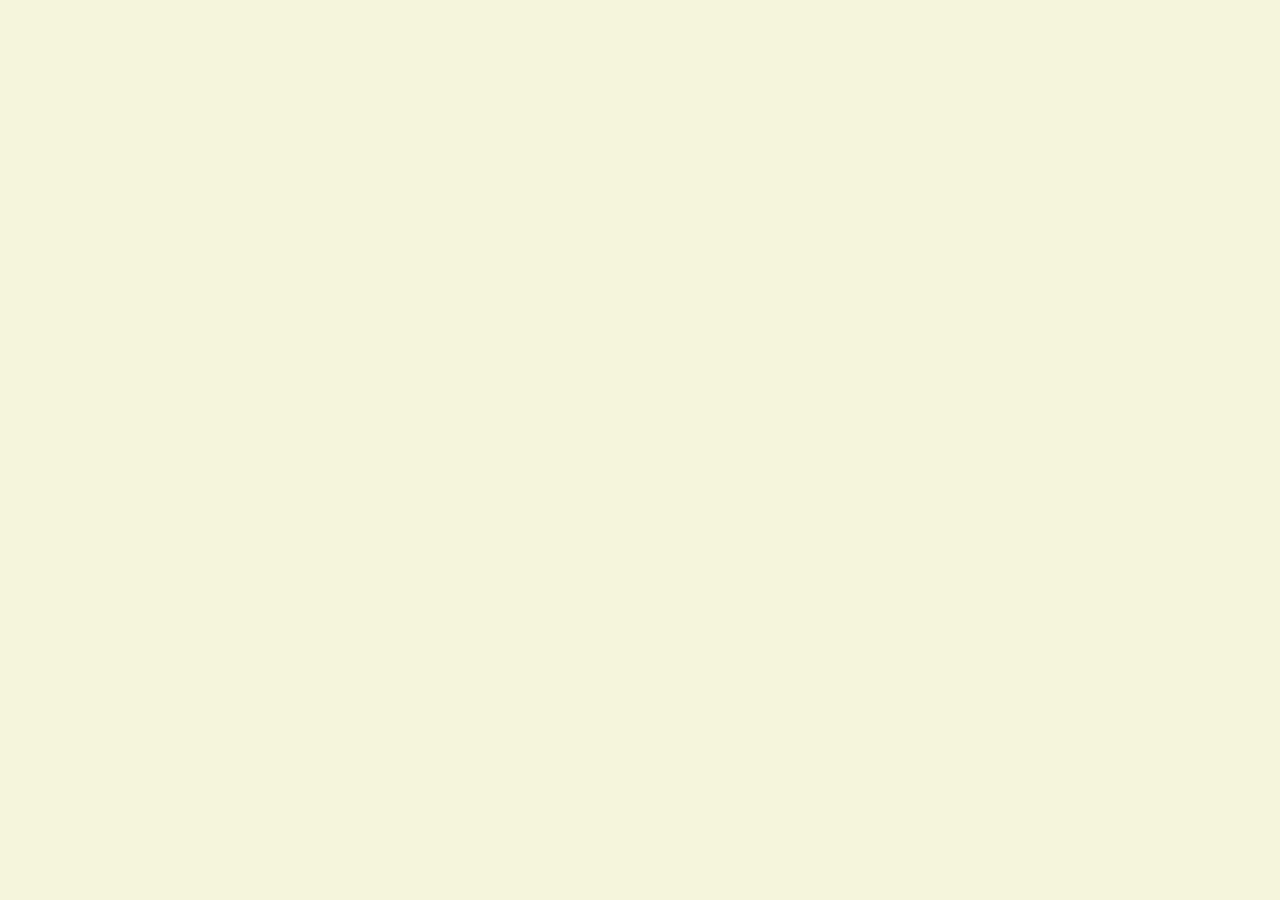
==== index.html @ 5d5ae02f "🌱 checking connections" ====
<!DOCTYPE html>
<html lang="en">
<head>
    <meta charset="UTF-8">
    <meta name="viewport" content="width=device-width, initial-scale=1.0">
    <link rel="stylesheet" href="/css/styles.css">
    <title>Document</title>
</head>
<body>
    
</body>
</html>
---- css/styles.css ----
* {
    margin: 0;
    padding: 0;
    box-sizing: border-box;
    background-color: beige
}
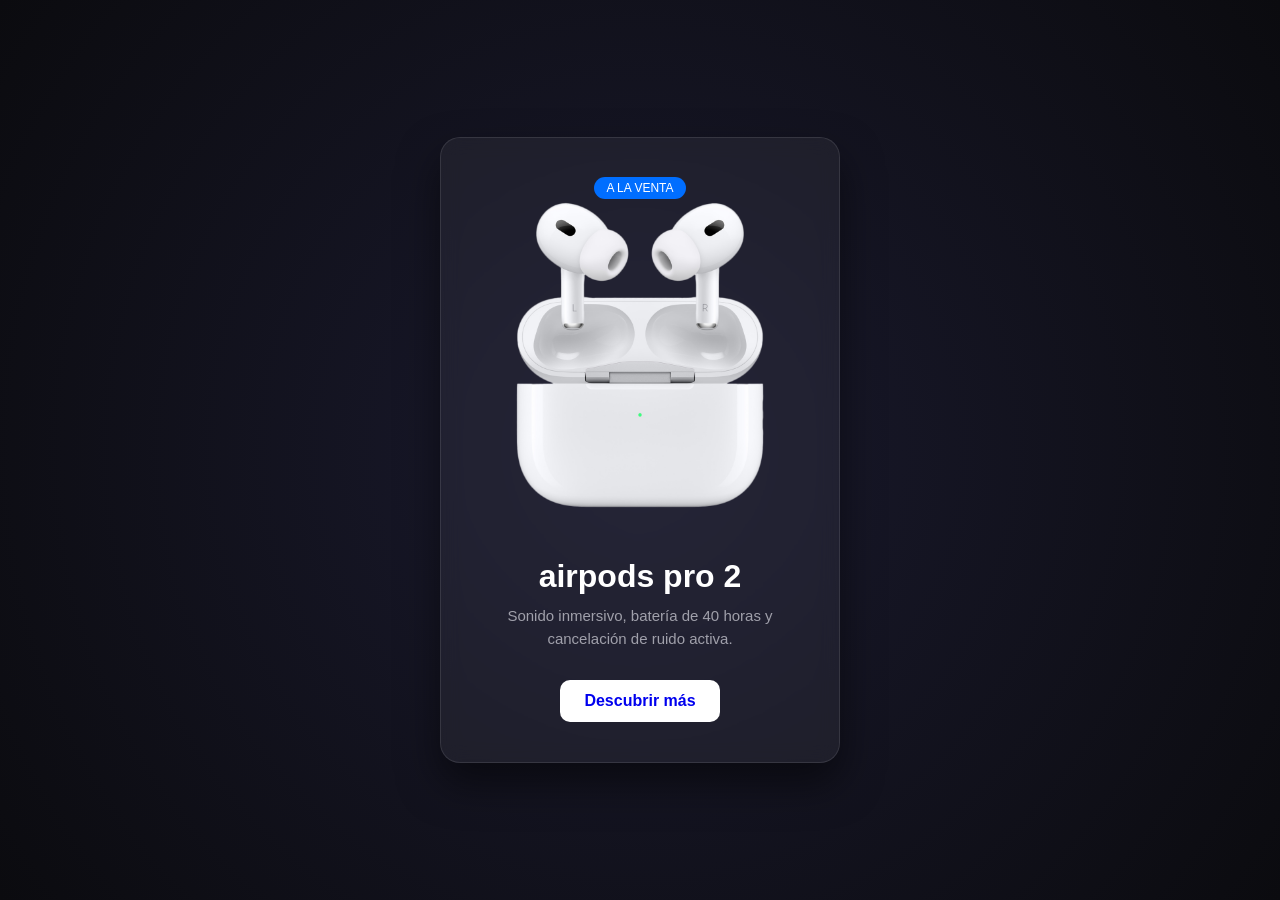
==== commit 0ae57b5f: "🧐 Add initial HTML structure and styles for product details page" ====
--- a/index.html
+++ b/index.html
@@ -1,12 +1,29 @@
 <!DOCTYPE html>
-<html lang="en">
+<html lang="es">
 <head>
     <meta charset="UTF-8">
     <meta name="viewport" content="width=device-width, initial-scale=1.0">
-    <link rel="stylesheet" href="/css/styles.css">
-    <title>Document</title>
+    <link rel="stylesheet" href="/css/inicio.css">
+    <title>Audífonos Premium</title>
 </head>
 <body>
-    
+
+    <!-- Capa del fondo (va detrás de todo) -->
+    <div class="fondo-bajo"></div>
+
+    <!-- Contenedor principal con Flexbox -->
+    <div class="container">
+        <!-- La caja empieza oculta y con JS le daremos vida -->
+        <div class="caja-centro" id="cajaAudifonos">
+            <span class="tag">A la venta</span>
+            <img src="/asess/img/audifonos.png" alt="">
+            <h1>airpods pro 2</h1>
+            <p>Sonido inmersivo, batería de 40 horas y cancelación de ruido activa.</p>
+            <a href="html/detalles.html" class="btn-interes">Descubrir más</a>
+        </div>
+    </div>
+
+    <!-- Tu archivo de JavaScript -->
+    <script src="/js/inicio.js"></script>
 </body>
 </html>
--- a/css/inicio.css
+++ b/css/inicio.css
@@ -0,0 +1,136 @@
+* {
+    margin: 0;
+    padding: 0;
+    box-sizing: border-box;
+    font-family: 'Segoe UI', Tahoma, Geneva, Verdana, sans-serif;
+}
+
+body {
+    overflow: hidden; 
+    position: relative;
+    background-color: #0b0b0f; 
+}
+
+
+.fondo-bajo {
+    position: absolute;
+    top: 0;
+    left: 0;
+    width: 100%;
+    height: 100%;
+    background: radial-gradient(circle, #1a1a2e 0%, #0b0b0f 100%);
+    z-index: 1; /* Se queda atrás */
+}
+
+.container {
+    display: flex;
+    justify-content: center;
+    align-items: center;
+    height: 100vh;
+    position: relative;
+    z-index: 2; /* Se posiciona por encima del fondo */
+}
+
+/* Estado inicial de la caja (oculta antes de que JS actúe) */
+.caja-centro {
+    background: rgba(255, 255, 255, 0.05);
+    backdrop-filter: blur(10px);
+    border: 1px solid rgba(255, 255, 255, 0.1);
+    padding: 40px;
+    border-radius: 20px;
+    max-width: 400px;
+    text-align: center;
+    color: white;
+    opacity: 0; 
+    transform: translateY(50px);
+}
+
+.caja-centro img {
+    width: 100%;
+    border-radius: 15px;
+    margin-bottom: 20px;
+}
+
+/* --- ANIMACIONES CSS --- */
+
+/* 1. Esta clase se la pondremos con JS para la animación de inicio */
+.animacion-inicio {
+    animation: 
+        aparecer 1.2s cubic-bezier(0.25, 1, 0.5, 1) forwards,
+        elevar 1.5s ease-in-out 1.2s infinite alternate; 
+}
+
+@keyframes aparecer {
+    to {
+        opacity: 1;
+        transform: translateY(0);
+        box-shadow: 0 20px 40px rgba(0, 0, 0, 0.5);
+    }
+}
+
+/* 2. Esta clase se activará DESPUÉS de que termine la primera para que flote/se eleve */
+.animacion-elevar {
+    animation: elevar 4s ease-in-out infinite alternate;
+}
+@keyframes elevar {
+    from {
+        transform: translateY(0);
+        box-shadow: 0 20px 40px rgba(0, 0, 0, 0.5);
+    }
+
+    to {
+        transform: translateY(-15px);
+        box-shadow: 0 35px 60px rgba(0, 110, 255, 0.25);
+    }
+}
+
+/* Estilos rápidos para que los textos se vean bien */
+.tag {
+    background: #006eff;
+    padding: 4px 12px;
+    border-radius: 20px;
+    font-size: 12px;
+    text-transform: uppercase;
+}
+h1 { margin: 20px 0 10px 0; font-size: 32px; }
+p { color: #a0a0ab; margin-bottom: 30px; font-size: 15px; line-height: 1.5; }
+.btn-interes {
+    background: white; border: none; padding: 12px 24px;
+    border-radius: 10px; font-weight: bold; cursor: pointer;
+    transition: background 0.3s;
+    text-decoration: none; 
+    display: inline-block;
+}
+.btn-interes:hover {
+    background: #006eff;
+    color: white;
+}
+
+/* --- RESPONSIVE PARA LA PÁGINA DE INICIO (Celulares) --- */
+@media (max-width: 480px) {
+    
+    .container {
+        padding: 20px; /* Evita que la caja toque los bordes físicos de la pantalla */
+    }
+
+    .caja-centro {
+        width: 100%;       /* Hace que la caja use todo el ancho disponible del celular */
+        padding: 30px 20px; /* Reducimos el espaciado interno para ganar espacio */
+        border-radius: 15px; /* Bordes un pelo más finos para que se vea más estilizado */
+    }
+
+    h1 {
+        font-size: 26px;    /* Achicamos un poco el título para que no salte en tantas líneas */
+        margin: 15px 0 8px 0;
+    }
+
+    p {
+        font-size: 14px;    /* Texto un poco más legible para pantallas pequeñas */
+        margin-bottom: 20px;
+    }
+
+    .btn-interes {
+        width: 100%;        /* El botón a lo ancho del celular es mucho más fácil de tocar con el pulgar */
+        padding: 14px;      /* Un pelo más alto para mejorar la ergonomía */
+    }
+}
